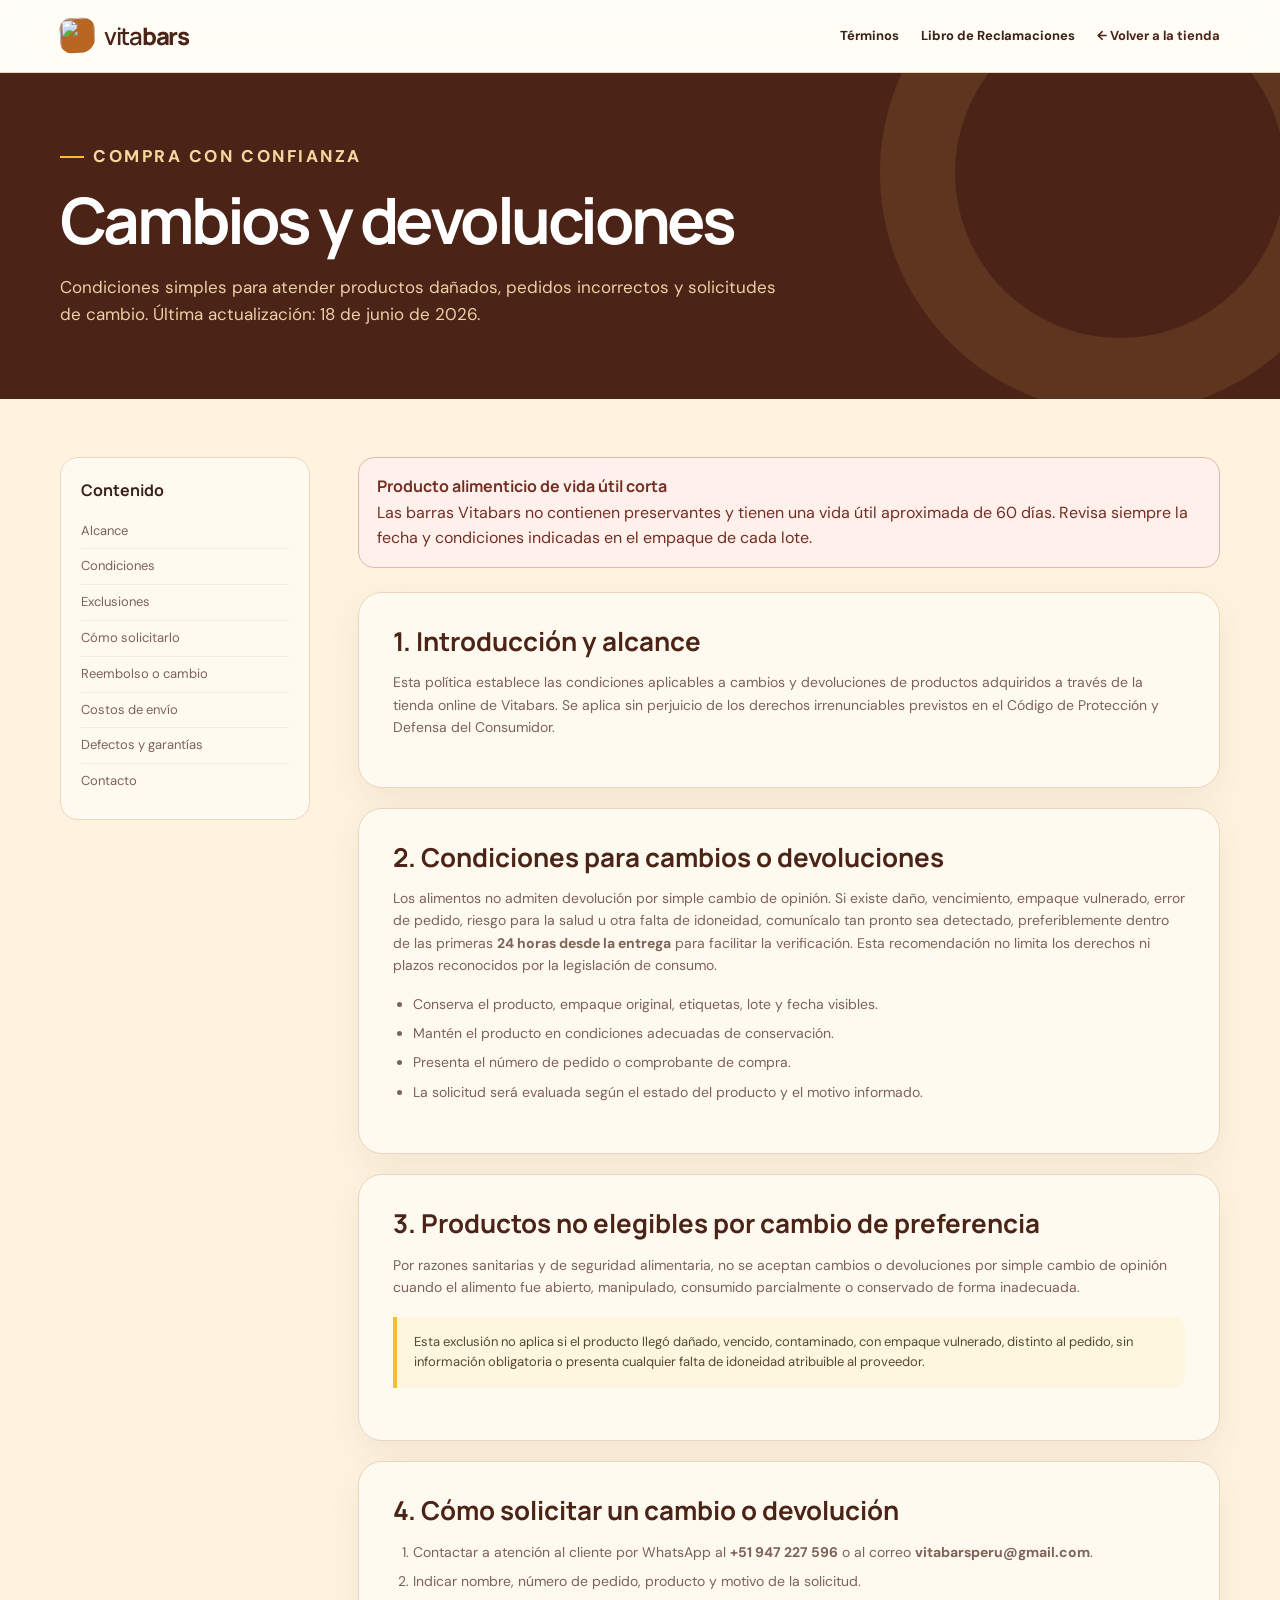
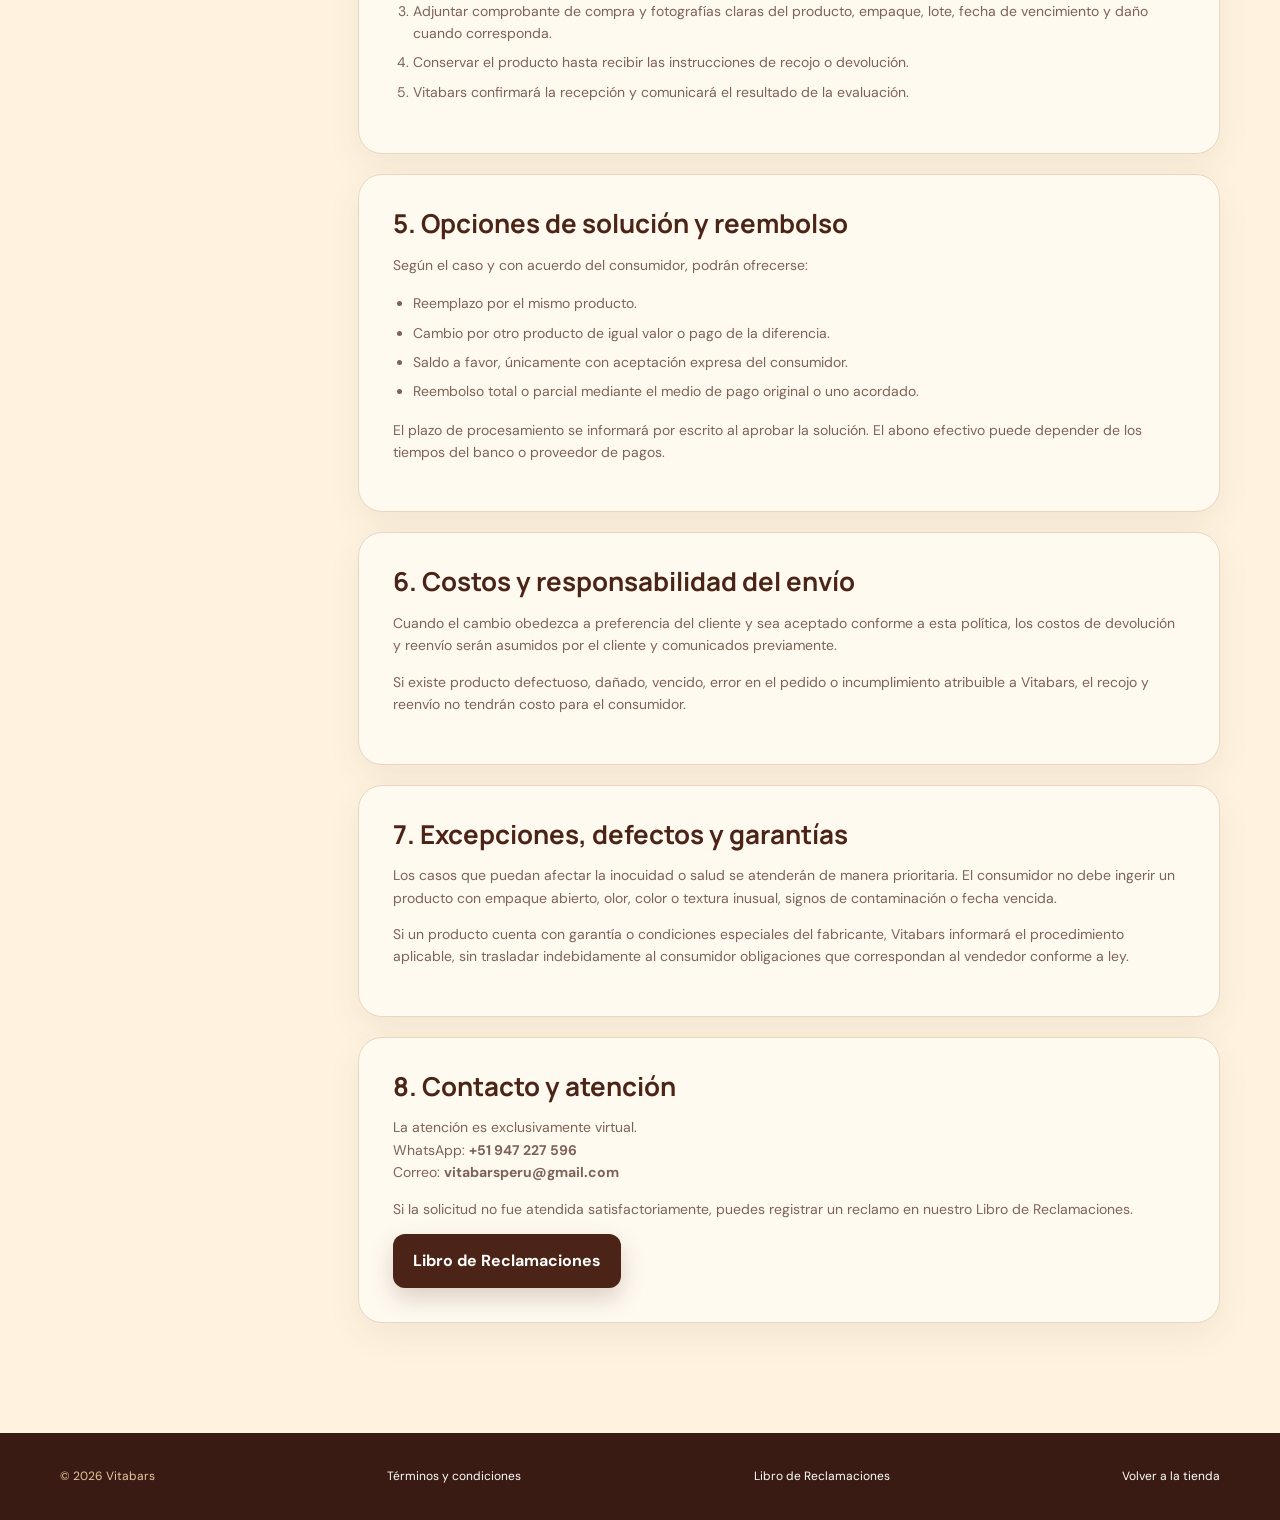
==== cambios-devoluciones.html @ b0b8e7d8 "Add files via upload" ====
<!DOCTYPE html>
<html lang="es">
<head>
  <meta charset="UTF-8"><meta name="viewport" content="width=device-width,initial-scale=1"><meta name="description" content="Política de cambios y devoluciones de Vitabars."><title>Cambios y devoluciones | Vitabars</title>
  <link rel="preconnect" href="https://fonts.googleapis.com"><link rel="preconnect" href="https://fonts.gstatic.com" crossorigin><link href="https://fonts.googleapis.com/css2?family=DM+Sans:wght@400;500;600;700&family=Manrope:wght@600;700;800&display=swap" rel="stylesheet"><link rel="stylesheet" href="./styles.css"><link rel="stylesheet" href="./legal.css">
</head>
<body class="legal-page">
  <header class="legal-header"><nav class="container legal-nav"><a class="brand" href="./index.html"><span class="brand-mark"><img src="./imagenes/logo.png" alt=""></span><span>vita<b>bars</b></span></a><div class="legal-nav-links"><a href="./terminos-condiciones.html">Términos</a><a href="./libro-reclamaciones.html">Libro de Reclamaciones</a><a class="legal-back" href="./index.html">← Volver a la tienda</a></div></nav></header>
  <main><section class="legal-hero"><div class="container"><p class="eyebrow"><span></span> Compra con confianza</p><h1>Cambios y devoluciones</h1><p>Condiciones simples para atender productos dañados, pedidos incorrectos y solicitudes de cambio. Última actualización: 18 de junio de 2026.</p></div></section>
  <div class="container legal-wrap"><aside class="legal-toc"><strong>Contenido</strong><a href="#alcance">Alcance</a><a href="#condiciones">Condiciones</a><a href="#exclusiones">Exclusiones</a><a href="#proceso">Cómo solicitarlo</a><a href="#opciones">Reembolso o cambio</a><a href="#envio">Costos de envío</a><a href="#garantias">Defectos y garantías</a><a href="#contacto">Contacto</a></aside>
  <div class="legal-content">
    <div class="legal-alert"><strong>Producto alimenticio de vida útil corta</strong>Las barras Vitabars no contienen preservantes y tienen una vida útil aproximada de 60 días. Revisa siempre la fecha y condiciones indicadas en el empaque de cada lote.</div>
    <section class="legal-card" id="alcance"><h2>1. Introducción y alcance</h2><p>Esta política establece las condiciones aplicables a cambios y devoluciones de productos adquiridos a través de la tienda online de Vitabars. Se aplica sin perjuicio de los derechos irrenunciables previstos en el Código de Protección y Defensa del Consumidor.</p></section>
    <section class="legal-card" id="condiciones"><h2>2. Condiciones para cambios o devoluciones</h2><p>Los alimentos no admiten devolución por simple cambio de opinión. Si existe daño, vencimiento, empaque vulnerado, error de pedido, riesgo para la salud u otra falta de idoneidad, comunícalo tan pronto sea detectado, preferiblemente dentro de las primeras <strong>24 horas desde la entrega</strong> para facilitar la verificación. Esta recomendación no limita los derechos ni plazos reconocidos por la legislación de consumo.</p><ul><li>Conserva el producto, empaque original, etiquetas, lote y fecha visibles.</li><li>Mantén el producto en condiciones adecuadas de conservación.</li><li>Presenta el número de pedido o comprobante de compra.</li><li>La solicitud será evaluada según el estado del producto y el motivo informado.</li></ul></section>
    <section class="legal-card" id="exclusiones"><h2>3. Productos no elegibles por cambio de preferencia</h2><p>Por razones sanitarias y de seguridad alimentaria, no se aceptan cambios o devoluciones por simple cambio de opinión cuando el alimento fue abierto, manipulado, consumido parcialmente o conservado de forma inadecuada.</p><div class="legal-note">Esta exclusión no aplica si el producto llegó dañado, vencido, contaminado, con empaque vulnerado, distinto al pedido, sin información obligatoria o presenta cualquier falta de idoneidad atribuible al proveedor.</div></section>
    <section class="legal-card" id="proceso"><h2>4. Cómo solicitar un cambio o devolución</h2><ol><li>Contactar a atención al cliente por WhatsApp al <strong>+51 947 227 596</strong> o al correo <strong>vitabarsperu@gmail.com</strong>.</li><li>Indicar nombre, número de pedido, producto y motivo de la solicitud.</li><li>Adjuntar comprobante de compra y fotografías claras del producto, empaque, lote, fecha de vencimiento y daño cuando corresponda.</li><li>Conservar el producto hasta recibir las instrucciones de recojo o devolución.</li><li>Vitabars confirmará la recepción y comunicará el resultado de la evaluación.</li></ol></section>
    <section class="legal-card" id="opciones"><h2>5. Opciones de solución y reembolso</h2><p>Según el caso y con acuerdo del consumidor, podrán ofrecerse:</p><ul><li>Reemplazo por el mismo producto.</li><li>Cambio por otro producto de igual valor o pago de la diferencia.</li><li>Saldo a favor, únicamente con aceptación expresa del consumidor.</li><li>Reembolso total o parcial mediante el medio de pago original o uno acordado.</li></ul><p>El plazo de procesamiento se informará por escrito al aprobar la solución. El abono efectivo puede depender de los tiempos del banco o proveedor de pagos.</p></section>
    <section class="legal-card" id="envio"><h2>6. Costos y responsabilidad del envío</h2><p>Cuando el cambio obedezca a preferencia del cliente y sea aceptado conforme a esta política, los costos de devolución y reenvío serán asumidos por el cliente y comunicados previamente.</p><p>Si existe producto defectuoso, dañado, vencido, error en el pedido o incumplimiento atribuible a Vitabars, el recojo y reenvío no tendrán costo para el consumidor.</p></section>
    <section class="legal-card" id="garantias"><h2>7. Excepciones, defectos y garantías</h2><p>Los casos que puedan afectar la inocuidad o salud se atenderán de manera prioritaria. El consumidor no debe ingerir un producto con empaque abierto, olor, color o textura inusual, signos de contaminación o fecha vencida.</p><p>Si un producto cuenta con garantía o condiciones especiales del fabricante, Vitabars informará el procedimiento aplicable, sin trasladar indebidamente al consumidor obligaciones que correspondan al vendedor conforme a ley.</p></section>
    <section class="legal-card" id="contacto"><h2>8. Contacto y atención</h2><p>La atención es exclusivamente virtual.<br>WhatsApp: <strong>+51 947 227 596</strong><br>Correo: <strong>vitabarsperu@gmail.com</strong></p><p>Si la solicitud no fue atendida satisfactoriamente, puedes registrar un reclamo en nuestro Libro de Reclamaciones.</p><a class="btn btn-primary" href="./libro-reclamaciones.html">Libro de Reclamaciones</a></section>
  </div></div></main>
  <footer class="legal-footer"><div class="container legal-footer-inner"><span>© 2026 Vitabars</span><a href="./terminos-condiciones.html">Términos y condiciones</a><a href="./libro-reclamaciones.html">Libro de Reclamaciones</a><a href="./index.html">Volver a la tienda</a></div></footer>
</body></html>
---- styles.css ----
:root{--green:#4b2417;--green-2:#a64b16;--sage:#e8a23b;--cream:#fff3df;--paper:#fffaf0;--yellow:#ffbd29;--brown:#3a1b14;--terracotta:#c8641d;--ink:#3a2118;--muted:#7d6258;--line:#ead6c1;--white:#fff;--shadow:0 20px 60px rgba(75,36,23,.14);--radius:26px}
*{box-sizing:border-box}html{scroll-behavior:smooth;scroll-padding-top:96px}body{margin:0;background:var(--paper);color:var(--ink);font-family:'DM Sans',sans-serif;line-height:1.6;overflow-x:hidden}body.no-scroll{overflow:hidden}button,input{font:inherit}button,a{-webkit-tap-highlight-color:transparent}button{cursor:pointer}a{color:inherit;text-decoration:none}img{display:block;max-width:100%}.container{width:min(1160px,calc(100% - 40px));margin:auto}.skip-link{position:fixed;left:20px;top:-80px;background:var(--green);color:white;padding:12px;z-index:999}.skip-link:focus{top:10px}.announcement{height:32px;background:var(--green);color:#f8dfbb;text-align:center;font-size:12px;letter-spacing:.04em;padding:6px}.announcement span{color:var(--yellow);margin:0 12px}.site-header{position:sticky;top:0;z-index:50;background:rgba(255,253,248,.9);backdrop-filter:blur(14px);border-bottom:1px solid rgba(75,36,23,.08)}.navbar{height:72px;display:flex;align-items:center;justify-content:space-between}.brand{display:flex;align-items:center;gap:9px;font-family:Manrope,sans-serif;font-size:24px;font-weight:600;color:var(--green);letter-spacing:-1.3px}.brand b{font-weight:800}.brand-mark{display:grid;place-items:center;width:35px;height:35px;border-radius:11px 11px 15px 11px;background:var(--green);color:var(--cream);font-family:Manrope;font-weight:800;transform:rotate(-3deg)}.nav-menu{display:flex;align-items:center;gap:32px}.nav-menu a{font-size:14px;font-weight:600;position:relative}.nav-menu a:after{content:"";position:absolute;left:0;right:100%;bottom:-7px;height:2px;background:var(--green);transition:.3s}.nav-menu a:hover:after{right:0}.nav-actions{display:flex;gap:8px;align-items:center}.icon-btn{border:0;background:transparent;color:var(--ink);display:grid;place-items:center}.user-button{width:40px;height:40px;border:1px solid var(--line);border-radius:50%}.user-button svg,.cart-button svg{width:20px;fill:none;stroke:currentColor;stroke-width:1.8}.cart-button{display:flex;align-items:center;gap:7px;border:0;background:var(--green);color:white;border-radius:50px;padding:10px 13px;font-weight:600;font-size:13px}.cart-count{background:var(--yellow);color:var(--ink);border-radius:50%;min-width:20px;height:20px;display:grid;place-items:center;font-size:11px}.menu-toggle{display:none;width:40px;height:40px;gap:4px}.menu-toggle span{display:block;width:21px;height:2px;background:var(--ink)}
.hero{position:relative;background:var(--cream);min-height:700px;padding:72px 0 0;overflow:hidden}.hero-grid{display:grid;grid-template-columns:.9fr 1.2fr;align-items:center;gap:25px;position:relative;z-index:2}.eyebrow{display:flex;align-items:center;gap:9px;text-transform:uppercase;letter-spacing:.15em;color:var(--green-2);font-size:12px;font-weight:800;margin:0 0 15px}.eyebrow span{width:24px;height:2px;background:var(--yellow)}h1,h2,h3{font-family:Manrope,sans-serif;line-height:1.1;margin-top:0}h1{font-size:clamp(46px,5.3vw,76px);letter-spacing:-.055em;margin-bottom:22px;color:var(--green)}h1 em,h2 em{font-family:Georgia,serif;font-weight:400;color:var(--terracotta)}.hero-lead{font-size:19px;color:#7d6258;max-width:500px;margin:0 0 32px}.hero-actions{display:flex;gap:12px;flex-wrap:wrap}.btn{border:0;border-radius:12px;padding:14px 20px;font-weight:700;display:inline-flex;justify-content:center;align-items:center;gap:12px;transition:transform .25s,box-shadow .25s,background .25s}.btn:hover{transform:translateY(-2px)}.btn-primary{background:var(--green);color:white;box-shadow:0 10px 25px rgba(75,36,23,.18)}.btn-primary:hover{background:#32170f}.btn-secondary{background:transparent;color:var(--green);border:1px solid #b6bcb6}.btn-light{background:var(--cream);color:var(--green)}.btn-block{width:100%}.hero-proof{display:flex;align-items:center;gap:12px;margin-top:35px}.avatars{display:flex}.avatars span{width:36px;height:36px;border-radius:50%;display:grid;place-items:center;background:var(--sage);color:var(--green);font-size:10px;font-weight:800;border:2px solid var(--cream);margin-left:-7px}.avatars span:first-child{margin-left:0}.avatars span:nth-child(2){background:#d7a47e}.avatars span:nth-child(3){background:#d9c875}.stars{color:#d9962c;letter-spacing:2px;font-size:12px}.hero-proof small{color:var(--muted)}.hero-visual{position:relative;min-height:520px}.hero-photo-wrap{position:absolute;inset:10px -130px 0 -40px;border-radius:42% 0 0 42%;overflow:hidden}.hero-photo-wrap:after{content:"";position:absolute;inset:0;background:linear-gradient(90deg,var(--cream) 0%,transparent 30%)}.hero-photo-wrap img{height:100%;width:100%;object-fit:cover}.floating-card{position:absolute;background:rgba(255,255,255,.92);backdrop-filter:blur(12px);box-shadow:var(--shadow);border-radius:18px;z-index:3}.floating-card.natural{right:0;top:20px;width:126px;padding:15px;color:var(--green)}.floating-card.natural strong{font-family:Manrope;font-size:28px;display:block}.floating-card.natural span{font-size:11px;line-height:1.2;display:block}.floating-card.protein{left:10px;bottom:45px;display:flex;gap:10px;align-items:center;padding:13px 17px}.floating-card.protein .bolt{display:grid;place-items:center;border-radius:10px;background:#e5b75a;width:38px;height:38px;font-size:23px}.floating-card.protein strong,.floating-card.protein small{display:block}.floating-card.protein strong{font-size:13px}.floating-card.protein small{font-size:10px;color:var(--muted)}.hero-blob{position:absolute;border-radius:50%;filter:blur(1px)}.hero-blob-one{width:300px;height:300px;background:#f3c46f;top:-160px;left:35%}.hero-blob-two{width:200px;height:200px;background:#f1d7b9;bottom:80px;left:-120px}.marquee{height:58px;background:var(--yellow);color:var(--green);display:flex;align-items:center;overflow:hidden;transform:rotate(-1.3deg);width:102%;margin-left:-1%;position:relative;z-index:4}.marquee div{font-family:Manrope;font-weight:800;font-size:14px;letter-spacing:.13em;white-space:nowrap;animation:marquee 22s linear infinite}.marquee span{margin:0 28px}@keyframes marquee{to{transform:translateX(-50%)}}
.section{padding:110px 0}.about{background:var(--paper)}.about-grid{display:grid;grid-template-columns:1fr 1fr;align-items:center;gap:100px}.ingredient-art{height:450px;background:#f3cf96;border-radius:40% 40% 12px 12px;position:relative;overflow:hidden}.ingredient-art:before{content:"";position:absolute;width:270px;height:270px;border:1px solid rgba(75,36,23,.15);border-radius:50%;left:-60px;top:-40px}.ingredient-art p{position:absolute;left:40px;bottom:30px;font-family:Georgia;font-size:34px;color:var(--green);line-height:1.05}.ingredient-art strong{font-family:Manrope;font-size:50px}.bar-shape{position:absolute;width:160px;height:290px;background:linear-gradient(145deg,#523225,#8a5435);border-radius:20px;transform:rotate(18deg);right:75px;top:55px;box-shadow:0 25px 40px rgba(60,35,25,.28)}.bar-shape:before{content:"";position:absolute;inset:15px;border:2px dashed rgba(255,255,255,.3);border-radius:15px}.nut,.cacao{position:absolute;border-radius:50%;background:#d8af67;box-shadow:0 5px 15px rgba(0,0,0,.12)}.nut-a{width:42px;height:29px;right:38px;top:65px;transform:rotate(20deg)}.nut-b{width:33px;height:24px;right:55px;bottom:42px}.cacao{width:28px;height:38px;background:#5e392b;left:35px;top:50px}.about-badge{position:absolute;right:-35px;bottom:36px;width:132px;height:132px;border-radius:50%;background:var(--yellow);display:flex;justify-content:center;align-items:center;gap:8px;color:var(--green);border:8px solid var(--paper);box-shadow:var(--shadow)}.about-badge b{font:800 34px Manrope}.about-badge span{font-size:11px;line-height:1.2;font-weight:700}.about-visual{position:relative}.about-copy h2,.section-heading h2,.products-head h2{font-size:clamp(34px,4vw,52px);letter-spacing:-.04em;margin-bottom:22px}.about-copy>p:not(.eyebrow){color:var(--muted);font-size:16px}.about-stats{border-top:1px solid var(--line);display:grid;grid-template-columns:repeat(3,1fr);margin-top:35px;padding-top:25px}.about-stats b,.about-stats span{display:block}.about-stats b{font:800 24px Manrope;color:var(--green)}.about-stats span{font-size:11px;color:var(--muted)}
.benefits{background:var(--green);color:white}.centered{text-align:center;max-width:690px;margin:0 auto 45px}.centered .eyebrow{justify-content:center;color:#f4d7ad}.centered h2{margin-bottom:10px}.centered>p:last-child{color:#e1c29c}.benefit-grid{display:grid;grid-template-columns:repeat(3,1fr);gap:18px}.benefit-card{position:relative;min-height:250px;padding:32px;border:1px solid rgba(255,255,255,.12);border-radius:var(--radius);background:rgba(255,255,255,.04);transition:.3s}.benefit-card:hover{transform:translateY(-7px);background:rgba(255,255,255,.08)}.benefit-card.featured{background:var(--yellow);color:var(--green)}.benefit-icon{width:54px;height:54px;border-radius:16px;display:grid;place-items:center;background:rgba(255,255,255,.12);font-size:28px;margin-bottom:30px}.featured .benefit-icon{background:rgba(75,36,23,.1)}.benefit-card>span{position:absolute;right:26px;top:25px;font:700 12px Manrope;opacity:.55}.benefit-card h3{font-size:22px;margin-bottom:10px}.benefit-card p{font-size:14px;opacity:.75;margin:0}
.products{background:#f5f1e8}.products-head{display:flex;align-items:end;justify-content:space-between;margin-bottom:35px}.products-head h2{margin:0}.products-head>p{max-width:330px;color:var(--muted)}.filters{display:flex;gap:8px;flex-wrap:wrap;margin-bottom:30px}.filter{padding:10px 17px;border-radius:50px;border:1px solid #d4d1c8;background:transparent;color:var(--muted);font-weight:700;font-size:13px}.filter span{display:inline-grid;place-items:center;width:19px;height:19px;border-radius:50%;background:rgba(255,255,255,.7);font-size:10px}.filter.active{background:var(--green);color:white;border-color:var(--green)}.product-grid{display:grid;grid-template-columns:repeat(3,1fr);gap:22px}.product-card{background:var(--paper);border:1px solid rgba(75,36,23,.06);border-radius:24px;overflow:hidden;transition:.35s;animation:fadeIn .4s ease}.product-card:hover{transform:translateY(-8px);box-shadow:0 18px 45px rgba(75,36,23,.1)}.product-visual{height:270px;position:relative;display:grid;place-items:center;overflow:hidden;background:var(--product-bg)}.product-visual:before{content:"";position:absolute;width:190px;height:190px;border:1px solid rgba(75,36,23,.11);border-radius:50%}.product-pack{width:105px;height:210px;border-radius:12px 12px 18px 18px;background:var(--pack);transform:rotate(-6deg);box-shadow:0 20px 30px rgba(31,37,31,.25);padding:20px 12px;color:var(--pack-text,#fff);position:relative;display:flex;flex-direction:column;align-items:center;justify-content:space-between;text-align:center;transition:.4s}.product-card:hover .product-pack{transform:rotate(0) scale(1.04)}.product-pack:before,.product-pack:after{content:"";position:absolute;left:0;right:0;height:8px;background:repeating-linear-gradient(90deg,transparent 0 5px,rgba(0,0,0,.15) 5px 7px)}.product-pack:before{top:4px}.product-pack:after{bottom:4px}.pack-logo{font:800 14px Manrope;letter-spacing:-.7px}.pack-icon{font-size:42px;line-height:1}.pack-name{font:700 11px Manrope;line-height:1.2}.product-tag{position:absolute;top:14px;left:14px;padding:6px 9px;border-radius:50px;background:rgba(255,255,255,.86);font-size:10px;text-transform:uppercase;letter-spacing:.08em;font-weight:800;color:var(--green)}.product-info{padding:22px}.product-category{text-transform:uppercase;letter-spacing:.1em;font-size:10px;font-weight:800;color:var(--terracotta)}.product-info h3{font-size:20px;margin:5px 0 8px}.product-info p{color:var(--muted);font-size:13px;min-height:42px;margin:0 0 19px}.product-bottom{display:flex;align-items:center;justify-content:space-between}.price{font:800 20px Manrope;color:var(--green)}.add-to-cart{width:43px;height:43px;border-radius:13px;border:0;background:var(--green);color:white;font-size:22px;transition:.25s}.add-to-cart:hover{background:var(--yellow);color:var(--green);transform:rotate(90deg)}@keyframes fadeIn{from{opacity:0;transform:translateY(10px)}}
.testimonials{background:var(--paper)}.testimonial-grid{display:grid;grid-template-columns:repeat(3,1fr);gap:20px}.testimonial{border:1px solid var(--line);border-radius:var(--radius);padding:30px;position:relative}.testimonial.highlight{background:#f7d79d;border-color:#f7d79d;transform:translateY(-14px)}.quote{font:60px Georgia;color:var(--sage);line-height:.6}.testimonial>p{font-family:Georgia;font-size:18px;line-height:1.5;min-height:108px}.customer{display:flex;align-items:center;gap:11px}.customer>span{display:grid;place-items:center;width:42px;height:42px;background:var(--green);color:white;border-radius:50%;font-size:11px;font-weight:800}.customer strong,.customer small{display:block}.customer small{color:var(--muted)}.cta-section{padding:0 0 100px}.cta-card{background:var(--terracotta);color:white;padding:45px 55px;border-radius:32px;display:flex;justify-content:space-between;align-items:center;position:relative;overflow:hidden}.cta-card:after{content:"";position:absolute;width:190px;height:190px;border-radius:50%;border:40px solid rgba(255,255,255,.07);right:25%;top:-80px}.cta-card p{margin:0 0 4px;opacity:.8}.cta-card h2{font-size:38px;margin:0}.cta-card .btn{position:relative;z-index:2}
footer{background:#3a1b14;color:#f8dfbb;padding:80px 0 20px}.footer-grid{display:grid;grid-template-columns:1.7fr repeat(3,1fr);gap:60px}.brand-light{color:white}.footer-brand>p{max-width:250px;color:#d7b891}.footer-grid h3{font-size:14px;color:white;margin-bottom:20px}.footer-grid>div:not(:first-child) a,.footer-grid>div:not(:first-child) p{display:block;color:#d7b891;font-size:13px;margin:0 0 12px}.footer-grid a:hover{color:white}.social{display:flex;gap:8px}.social a{display:grid;place-items:center;width:38px;height:38px;border-radius:50%;border:1px solid rgba(255,255,255,.2);font-weight:800;font-size:11px}.footer-bottom{margin-top:65px;padding-top:20px;border-top:1px solid rgba(255,255,255,.1);display:flex;justify-content:space-between;font-size:11px;color:#bd9872}
.overlay{position:fixed;inset:0;background:rgba(58,27,20,.55);backdrop-filter:blur(4px);z-index:100}.cart-drawer{position:fixed;right:0;top:0;bottom:0;width:min(460px,100%);background:var(--paper);z-index:101;transform:translateX(105%);transition:.4s cubic-bezier(.16,1,.3,1);display:flex;flex-direction:column}.cart-drawer.open{transform:none}.drawer-head{display:flex;justify-content:space-between;align-items:center;padding:26px;border-bottom:1px solid var(--line)}.drawer-head small{text-transform:uppercase;letter-spacing:.12em;color:var(--muted)}.drawer-head h2{font-size:26px;margin:2px 0}.drawer-head h2 span{color:var(--muted);font-size:16px}.drawer-close,.modal-close{font-size:30px;width:40px;height:40px;border-radius:50%;background:#f0eee7}.cart-items{overflow:auto;padding:10px 25px;flex:1}.cart-item{display:grid;grid-template-columns:72px 1fr auto;gap:13px;padding:16px 0;border-bottom:1px solid var(--line)}.cart-item-visual{height:84px;background:var(--bg);border-radius:14px;display:grid;place-items:center}.mini-pack{width:31px;height:60px;border-radius:4px;background:var(--pack);transform:rotate(-5deg)}.cart-item h4{font:700 14px Manrope;margin:3px 0}.cart-item small{color:var(--muted)}.qty-control{display:flex;align-items:center;border:1px solid var(--line);border-radius:9px;width:max-content;margin-top:8px}.qty-control button{border:0;background:transparent;width:27px;height:25px}.qty-control span{font-size:12px}.cart-item-side{text-align:right}.cart-item-side b{font-size:13px}.remove-item{display:block;margin:20px 0 0 auto;border:0;background:transparent;text-decoration:underline;color:var(--muted);font-size:11px}.cart-empty{text-align:center;margin:auto;padding:30px}.cart-empty div{font-size:50px;color:var(--sage)}.cart-empty p{color:var(--muted)}.cart-footer{padding:20px 26px 26px;border-top:1px solid var(--line);background:#faf8f2}.cart-summary>div{display:flex;justify-content:space-between;font-size:13px;margin-bottom:8px}.cart-summary .total{font-size:18px;padding-top:12px;margin:12px 0 16px;border-top:1px solid var(--line)}.whatsapp-checkout{border:0;background:transparent;color:var(--green);font-weight:700;width:100%;padding:12px}.secure-note{display:block;text-align:center;color:var(--muted)}.whatsapp-float{position:fixed;right:22px;bottom:22px;z-index:40;border:0;background:#c8641d;color:white;border-radius:50px;display:flex;align-items:center;gap:8px;padding:10px;box-shadow:0 10px 30px rgba(200,100,29,.35)}.whatsapp-float span{width:32px;height:32px;border:2px solid white;border-radius:50%;display:grid;place-items:center;font-weight:800;font-size:10px}.whatsapp-float small{font-weight:700;padding-right:7px}
.modal{position:fixed;z-index:110;left:50%;top:50%;transform:translate(-50%,-46%) scale(.97);width:min(520px,calc(100% - 30px));max-height:90vh;overflow:auto;background:var(--paper);border-radius:28px;padding:34px;opacity:0;visibility:hidden;transition:.3s;box-shadow:var(--shadow)}.modal.open{opacity:1;visibility:visible;transform:translate(-50%,-50%) scale(1)}.modal>.modal-close{position:absolute;right:18px;top:18px}.auth-brand{text-align:center;margin-bottom:20px}.auth-brand .brand-mark{margin:auto}.auth-brand p{font-size:12px;color:var(--muted)}.auth-tabs{display:grid;grid-template-columns:1fr 1fr;background:#efede6;padding:4px;border-radius:12px}.auth-tab{border:0;background:transparent;border-radius:9px;padding:10px;font-weight:700;color:var(--muted)}.auth-tab.active{background:white;color:var(--green);box-shadow:0 3px 10px rgba(0,0,0,.06)}.auth-form{display:none;padding-top:25px}.auth-form.active{display:block}.auth-form h2{margin-bottom:6px}.auth-form>p{color:var(--muted);margin-top:0}.auth-form label{display:block;font-size:12px;font-weight:700;margin-bottom:15px}.auth-form input{width:100%;border:1px solid var(--line);background:white;border-radius:11px;padding:12px;margin-top:6px;outline:none}.auth-form input:focus{border-color:var(--green)}.auth-form input.invalid{border-color:#bb493b}.error{display:block;color:#bb493b;font-weight:500;min-height:15px}.logged-in{text-align:center;padding:40px 10px 10px}.login-check{margin:auto;width:66px;height:66px;border-radius:50%;display:grid;place-items:center;background:#fff0cf;color:var(--green);font-size:30px}.logged-in h2{margin:18px 0 4px}.logged-in p{color:var(--muted)}
.checkout-modal{width:min(900px,calc(100% - 30px));padding:0}.checkout-layout{display:grid;grid-template-columns:1.4fr .8fr}.checkout-main{padding:38px}.checkout-summary{background:#f1eee6;padding:38px 28px}.checkout-summary h3{font-size:18px}.checkout-summary-item{display:flex;justify-content:space-between;gap:12px;font-size:12px;padding:10px 0;border-bottom:1px solid #d9d5cc}.checkout-total{display:flex;justify-content:space-between;margin-top:24px;font-size:19px}.simulation-notice{font-size:12px;background:#fff1d5;border-left:3px solid var(--yellow);padding:12px;margin:16px 0}.payment-options{display:grid;grid-template-columns:1fr 1fr;gap:9px;margin-bottom:20px}.payment-option{display:grid;grid-template-columns:36px 1fr auto;align-items:center;gap:9px;border:1px solid var(--line);border-radius:13px;padding:11px;cursor:pointer}.payment-option.selected{border-color:var(--green);background:#fff0cf}.payment-option input{display:none}.payment-option b,.payment-option small{display:block}.payment-option b{font-size:12px}.payment-option small{color:var(--muted);font-size:9px}.payment-option i{font-style:normal;color:var(--green)}.payment-icon{display:grid;place-items:center;width:32px;height:32px;border-radius:9px;background:#e2dfd6;font-weight:800}.payment-icon.purple{background:#4b2417;color:white}.payment-icon.cyan{background:#4b2417;color:white}.payment-icon.green{background:#c8641d;color:white;font-size:9px}.toast{position:fixed;z-index:200;left:50%;bottom:30px;transform:translate(-50%,30px);background:var(--green);color:white;border-radius:12px;padding:12px 20px;font-weight:700;font-size:13px;opacity:0;pointer-events:none;transition:.3s}.toast.show{opacity:1;transform:translate(-50%,0)}.cookie-banner{position:fixed;z-index:150;left:20px;right:20px;bottom:18px;max-width:850px;margin:auto;background:var(--paper);box-shadow:0 20px 60px rgba(58,27,20,.24);border:1px solid var(--line);border-radius:18px;padding:16px;display:grid;grid-template-columns:48px 1fr auto;gap:15px;align-items:center}.cookie-icon{width:44px;height:44px;border-radius:50%;display:grid;place-items:center;background:#f7d79d;color:var(--green);font-size:23px}.cookie-banner strong{font-family:Manrope}.cookie-banner p{margin:2px 0;color:var(--muted);font-size:13px}.cookie-actions{display:flex;gap:8px}.cookie-actions .btn{padding:10px 16px}.reveal{opacity:0;transform:translateY(25px);transition:.7s cubic-bezier(.16,1,.3,1)}.reveal.visible{opacity:1;transform:none}
@media(max-width:900px){.nav-menu{position:fixed;left:20px;right:20px;top:78px;display:flex;flex-direction:column;align-items:stretch;gap:0;padding:15px;background:var(--paper);border-radius:18px;box-shadow:var(--shadow);opacity:0;visibility:hidden;transform:translateY(-10px);transition:.25s}.nav-menu.open{opacity:1;visibility:visible;transform:none}.nav-menu a{padding:12px}.menu-toggle{display:grid}.user-button{display:none}.hero{padding-top:45px}.hero-grid{grid-template-columns:1fr}.hero-copy{text-align:center}.hero-copy .eyebrow,.hero-actions,.hero-proof{justify-content:center}.hero-lead{margin-left:auto;margin-right:auto}.hero-visual{min-height:400px}.hero-photo-wrap{inset:0 -100px 0 -50px}.floating-card.protein{left:5%}.about-grid{gap:55px}.product-grid{grid-template-columns:repeat(2,1fr)}.footer-grid{grid-template-columns:2fr 1fr 1fr}.footer-grid>div:last-child{grid-column:1/-1}.checkout-layout{grid-template-columns:1fr}.checkout-summary{display:none}}
@media(max-width:650px){.container{width:min(100% - 28px,1160px)}.announcement{font-size:10px}.announcement span,.announcement span+*{display:none}.navbar{height:64px}.brand{font-size:21px}.cart-button>span:not(.cart-count){display:none}.hero{min-height:auto;padding-top:42px}.hero-grid{gap:10px}h1{font-size:45px}.hero-lead{font-size:16px}.hero-visual{min-height:330px}.hero-photo-wrap{inset:15px -110px 0 -125px}.floating-card.natural{right:-4px;top:20px}.floating-card.protein{left:0;bottom:20px}.section{padding:76px 0}.about-grid{grid-template-columns:1fr;gap:70px}.ingredient-art{height:370px}.bar-shape{right:48px;height:250px}.about-badge{right:-5px}.about-stats{gap:8px}.about-stats b{font-size:19px}.benefit-grid,.testimonial-grid{grid-template-columns:1fr}.benefit-card{min-height:auto}.products-head{display:block}.product-grid{grid-template-columns:1fr}.product-visual{height:250px}.testimonial.highlight{transform:none}.cta-card{padding:35px 25px;display:block}.cta-card h2{font-size:32px}.cta-card .btn{margin-top:22px}.footer-grid{grid-template-columns:1fr 1fr;gap:35px}.footer-brand,.footer-grid>div:last-child{grid-column:1/-1}.footer-bottom{display:block}.footer-bottom span{display:block;margin-bottom:5px}.whatsapp-float small{display:none}.cookie-banner{grid-template-columns:42px 1fr;left:10px;right:10px;bottom:10px}.cookie-actions{grid-column:1/-1}.cookie-actions .btn{flex:1}.modal{padding:25px}.checkout-modal{padding:0}.checkout-main{padding:28px 20px}.payment-options{grid-template-columns:1fr}.about-copy h2,.section-heading h2,.products-head h2{font-size:36px}}
@media(prefers-reduced-motion:reduce){*{scroll-behavior:auto!important;animation:none!important;transition-duration:.01ms!important}.reveal{opacity:1;transform:none}}

/* Fotografías y marca originales de Vitabars */
.brand-mark{background:#b96622;overflow:hidden;color:transparent}
.brand-mark img{width:100%;height:100%;object-fit:cover}
.hero-photo-wrap{display:none}
.hero-products{position:absolute;inset:0 -40px 0 0}
.hero-products:before{content:"";position:absolute;width:450px;height:450px;border-radius:50%;background:#efbd70;right:25px;top:25px}
.hero-product{position:absolute;width:270px;aspect-ratio:1;object-fit:cover;border-radius:28px;box-shadow:0 22px 55px rgba(45,38,28,.2);border:7px solid rgba(255,253,248,.92)}
.hero-product-main{right:90px;top:15px;z-index:3;transform:rotate(3deg)}
.hero-product-left{width:205px;left:20px;bottom:5px;z-index:2;transform:rotate(-8deg)}
.hero-product-right{width:190px;right:-10px;bottom:10px;z-index:4;transform:rotate(9deg)}
.product-visual:before{display:none}
.product-photo{width:100%;height:100%;object-fit:cover;transition:transform .5s cubic-bezier(.16,1,.3,1)}
.product-card:hover .product-photo{transform:scale(1.045)}
.cart-item-visual{overflow:hidden;display:block}
.cart-item-visual img{width:100%;height:100%;object-fit:cover}
.payment-icon.culqi{background:#4b2417;color:#fff}
.culqi-option{border-color:#d9cdf7}
.culqi-button{background:#4b2417;color:white;margin-bottom:9px;box-shadow:0 10px 25px rgba(200,100,29,.2)}
.culqi-button:hover{background:#a94e15}

@media(max-width:900px){
  .hero-visual{min-height:450px;max-width:650px;width:100%;margin:auto}
  .hero-products{inset:0}
  .hero-product-main{right:calc(50% - 130px)}
}
@media(max-width:650px){
  .hero-visual{min-height:355px}
  .hero-products:before{width:310px;height:310px;right:0}
  .hero-product-main{width:210px;right:calc(50% - 105px)}
  .hero-product-left{width:145px;left:-15px}
  .hero-product-right{width:135px;right:-10px}
  .floating-card.protein{bottom:8px}
}
.footer-bottom .claims-link{color:var(--yellow);font-weight:800}
.hero-facts,.catalog-facts{display:flex;flex-wrap:wrap;gap:9px;margin-top:30px}.hero-facts span,.catalog-facts span{border:1px solid #dfb77c;background:rgba(255,250,240,.72);color:var(--brown);border-radius:50px;padding:7px 11px;font-size:11px;font-weight:800}.catalog-facts{padding-top:22px;border-top:1px solid var(--line)}
footer{background:var(--brown);color:#f8dfbb}.footer-brand>p,.footer-grid>div:not(:first-child) a,.footer-grid>div:not(:first-child) p{color:#d7b891}.footer-bottom{color:#bd9872}
.ingredient-art{background:#f3cf96}.hero-blob-one{background:#f3c46f}.hero-products:before{background:#efbd70}
.whatsapp-float{background:var(--terracotta);box-shadow:0 10px 30px rgba(200,100,29,.32)}
.login-check,.payment-option.selected,.cookie-icon,.claim-result{background:#fff0cf}.payment-icon.purple,.payment-icon.cyan,.payment-icon.green,.payment-icon.culqi{background:var(--brown);color:white}.culqi-button{background:var(--terracotta);box-shadow:0 10px 25px rgba(200,100,29,.22)}.culqi-button:hover{background:#a94e15}.culqi-option{border-color:#e4b77c}
.announcement{color:#f8dfbb}.site-header{border-bottom-color:rgba(75,36,23,.08)}.hero-lead{color:var(--muted)}.btn-primary{box-shadow:0 10px 25px rgba(75,36,23,.2)}.btn-primary:hover{background:#32170f}.centered .eyebrow{color:#f4d7ad}.centered>p:last-child{color:#e1c29c}.products{background:#fff4e3}.overlay{background:rgba(58,27,20,.58)}.cookie-banner{box-shadow:0 20px 60px rgba(58,27,20,.24)}
---- legal.css ----
:root{--legal-green:#4b2417;--legal-cream:#fff3df;--legal-paper:#fffaf0;--legal-brown:#3a1b14;--legal-gold:#ffbd29;--legal-red:#a84535;--legal-muted:#7d6258;--legal-line:#ead6c1}
body.legal-page{background:var(--legal-cream);color:#3a2118}.legal-header{position:sticky;top:0;z-index:20;background:rgba(255,253,248,.94);border-bottom:1px solid var(--legal-line);backdrop-filter:blur(12px)}.legal-nav{height:72px;display:flex;align-items:center;justify-content:space-between}.legal-nav-links{display:flex;gap:22px;align-items:center;font-size:13px;font-weight:700}.legal-nav-links a:hover{color:var(--terracotta)}.legal-back{display:inline-flex;align-items:center;gap:8px;color:var(--legal-green)}.legal-hero{padding:70px 0 54px;background:var(--legal-green);color:white;position:relative;overflow:hidden}.legal-hero:after{content:"";position:absolute;width:330px;height:330px;border-radius:50%;border:75px solid rgba(229,183,90,.12);right:-80px;top:-140px}.legal-hero .eyebrow{color:#f7d79d}.legal-hero h1{color:white;font-size:clamp(38px,5vw,64px);max-width:850px;margin-bottom:18px}.legal-hero p{color:#ecd0a6;max-width:720px;font-size:17px}.legal-wrap{display:grid;grid-template-columns:250px minmax(0,1fr);gap:48px;padding:58px 0 90px}.legal-toc{position:sticky;top:100px;align-self:start;background:var(--legal-paper);border:1px solid var(--legal-line);border-radius:18px;padding:20px}.legal-toc strong{display:block;font-family:Manrope;margin-bottom:10px}.legal-toc a{display:block;font-size:13px;color:var(--legal-muted);padding:7px 0;border-bottom:1px solid #eeece5}.legal-toc a:last-child{border:0}.legal-content{min-width:0}.legal-card{background:var(--legal-paper);border:1px solid var(--legal-line);border-radius:24px;padding:34px;margin-bottom:20px;box-shadow:0 12px 35px rgba(75,36,23,.05)}.legal-card h2{font-size:26px;color:var(--legal-green);margin-bottom:16px}.legal-card h3{font-size:17px;color:var(--legal-brown);margin:25px 0 8px}.legal-card p,.legal-card li{color:var(--legal-muted);font-size:14px}.legal-card ul,.legal-card ol{padding-left:20px}.legal-card li{margin-bottom:7px}.legal-note{border-left:4px solid var(--legal-gold);background:#fff6df;padding:15px 17px;border-radius:0 12px 12px 0;color:#564933;font-size:13px;margin:18px 0}.legal-alert{border:1px solid #e4b7ae;background:#fff0ec;color:#742f24;border-radius:16px;padding:16px 18px;margin-bottom:24px}.legal-alert strong{display:block;font-family:Manrope}.placeholder{background:#fff0c2;color:#6e5317;padding:2px 5px;border-radius:4px;font-weight:800}.provider-grid{display:grid;grid-template-columns:repeat(2,1fr);gap:11px}.provider-item{border:1px solid var(--legal-line);border-radius:12px;padding:12px}.provider-item span,.provider-item b{display:block}.provider-item span{font-size:10px;text-transform:uppercase;letter-spacing:.09em;color:var(--legal-muted)}.provider-item b{font-size:13px;margin-top:3px}.legal-form-section{border:0;padding:0;margin:0 0 30px}.legal-form-section legend{width:100%;font:800 20px Manrope;color:var(--legal-green);padding-bottom:11px;margin-bottom:16px;border-bottom:1px solid var(--legal-line)}.form-grid{display:grid;grid-template-columns:repeat(2,1fr);gap:16px}.form-grid .wide{grid-column:1/-1}.legal-form label{display:block;font-size:12px;font-weight:700;color:#5c3c2d}.legal-form input,.legal-form select,.legal-form textarea{width:100%;border:1px solid #cbc9c0;background:white;border-radius:11px;padding:12px;margin-top:6px;outline:none;color:#3a2118}.legal-form textarea{min-height:120px;resize:vertical}.legal-form input:focus,.legal-form select:focus,.legal-form textarea:focus{border-color:var(--legal-green);box-shadow:0 0 0 3px rgba(75,36,23,.08)}.type-options{display:grid;grid-template-columns:1fr 1fr;gap:12px}.type-option{border:1px solid var(--legal-line);border-radius:14px;padding:14px;cursor:pointer}.type-option:has(input:checked){border-color:var(--legal-green);background:#fff0cf}.type-option input{width:auto;margin:0 6px 0 0}.type-option b{display:block;color:var(--legal-green)}.type-option small{display:block;color:var(--legal-muted);margin:5px 0 0 24px}.consent-row{display:flex!important;gap:10px;align-items:flex-start;font-weight:500!important}.consent-row input{width:auto;margin-top:4px}.claim-actions{display:flex;gap:10px;flex-wrap:wrap;margin-top:20px}.claim-result{display:none;background:#fff0cf;border:1px solid #e2b665;border-radius:16px;padding:20px;margin-top:22px}.claim-result.show{display:block}.claim-code{font:800 22px Manrope;color:var(--legal-green)}.legal-sources{font-size:12px;color:var(--legal-muted);margin-top:25px}.legal-sources a{text-decoration:underline}.legal-footer{background:#3a1b14;color:#e7c89d;padding:34px 0}.legal-footer-inner{display:flex;justify-content:space-between;align-items:center;gap:20px;font-size:12px}.legal-footer a{color:white}.claims-link{color:#e5b75a;font-weight:800}
.provider-response{display:grid;grid-template-columns:1fr 1fr;gap:12px;margin-top:22px;padding:18px;border:1px dashed #aaa99f;border-radius:14px}.provider-response>strong,.provider-response .response-wide{grid-column:1/-1}.provider-response div{min-height:65px;border-bottom:1px solid var(--legal-line)}.provider-response .response-wide{min-height:110px}.provider-response span{font-size:11px;color:var(--legal-muted)}
@media(max-width:800px){.legal-nav-links a:not(.legal-back){display:none}.legal-wrap{grid-template-columns:1fr;gap:24px}.legal-toc{position:static}.provider-grid,.form-grid{grid-template-columns:1fr}.form-grid .wide{grid-column:auto}.legal-card{padding:23px}.type-options{grid-template-columns:1fr}.legal-footer-inner{display:block}.legal-footer-inner>*{display:block;margin:8px 0}.provider-response{grid-template-columns:1fr}.provider-response>strong,.provider-response .response-wide{grid-column:auto}}
@media print{.legal-header,.legal-hero,.legal-toc,.legal-footer,.claim-actions,.legal-alert{display:none!important}.legal-wrap{display:block;padding:0}.legal-card{box-shadow:none;border:0;padding:10px}.legal-page{background:white}.claim-result{display:block!important}}
.legal-page{color:var(--legal-brown)}.legal-hero .eyebrow{color:#f7d79d}.legal-hero p{color:#ecd0a6}.legal-card{box-shadow:0 12px 35px rgba(75,36,23,.07)}.legal-form label{color:#5c3c2d}.legal-form input,.legal-form select,.legal-form textarea{color:var(--legal-brown)}.legal-form input:focus,.legal-form select:focus,.legal-form textarea:focus{box-shadow:0 0 0 3px rgba(75,36,23,.1)}.type-option:has(input:checked){background:#fff0cf}.claim-result{background:#fff0cf;border-color:#e2b665}.legal-footer{background:var(--legal-brown);color:#e7c89d}
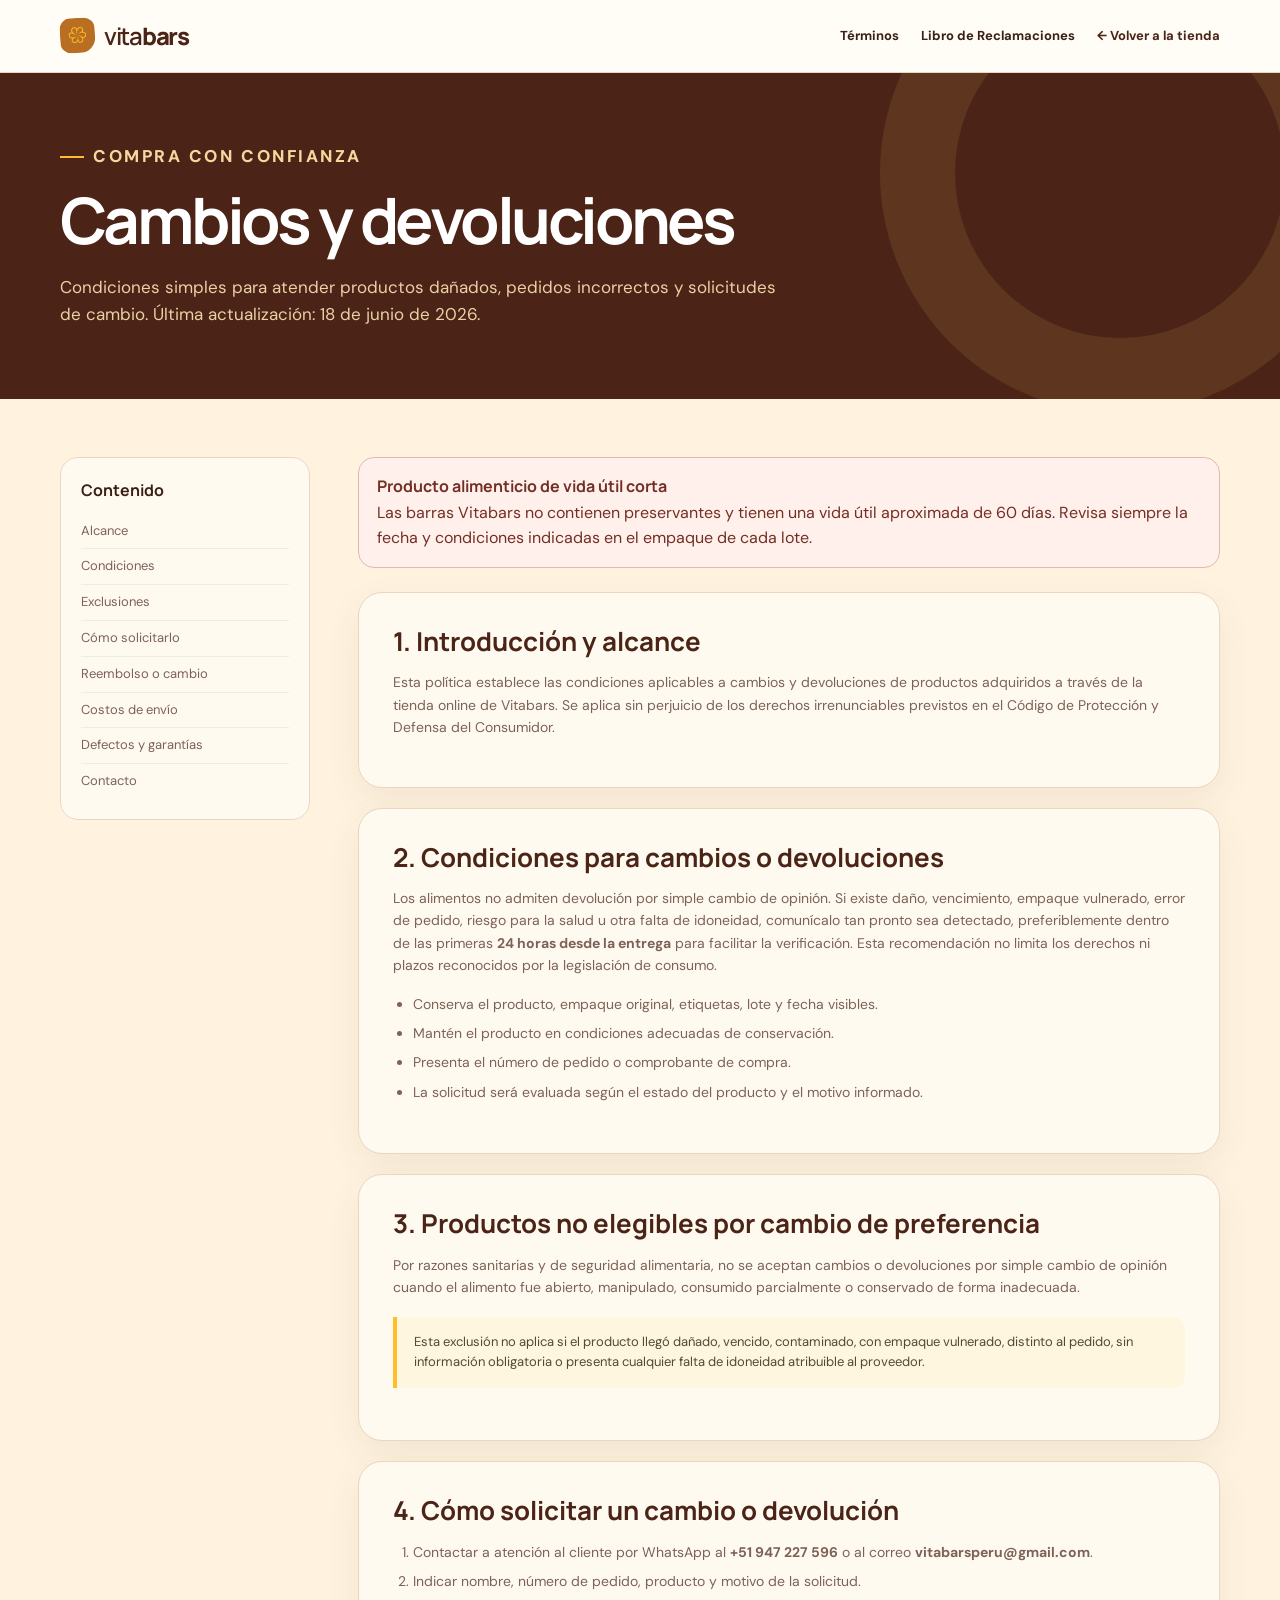
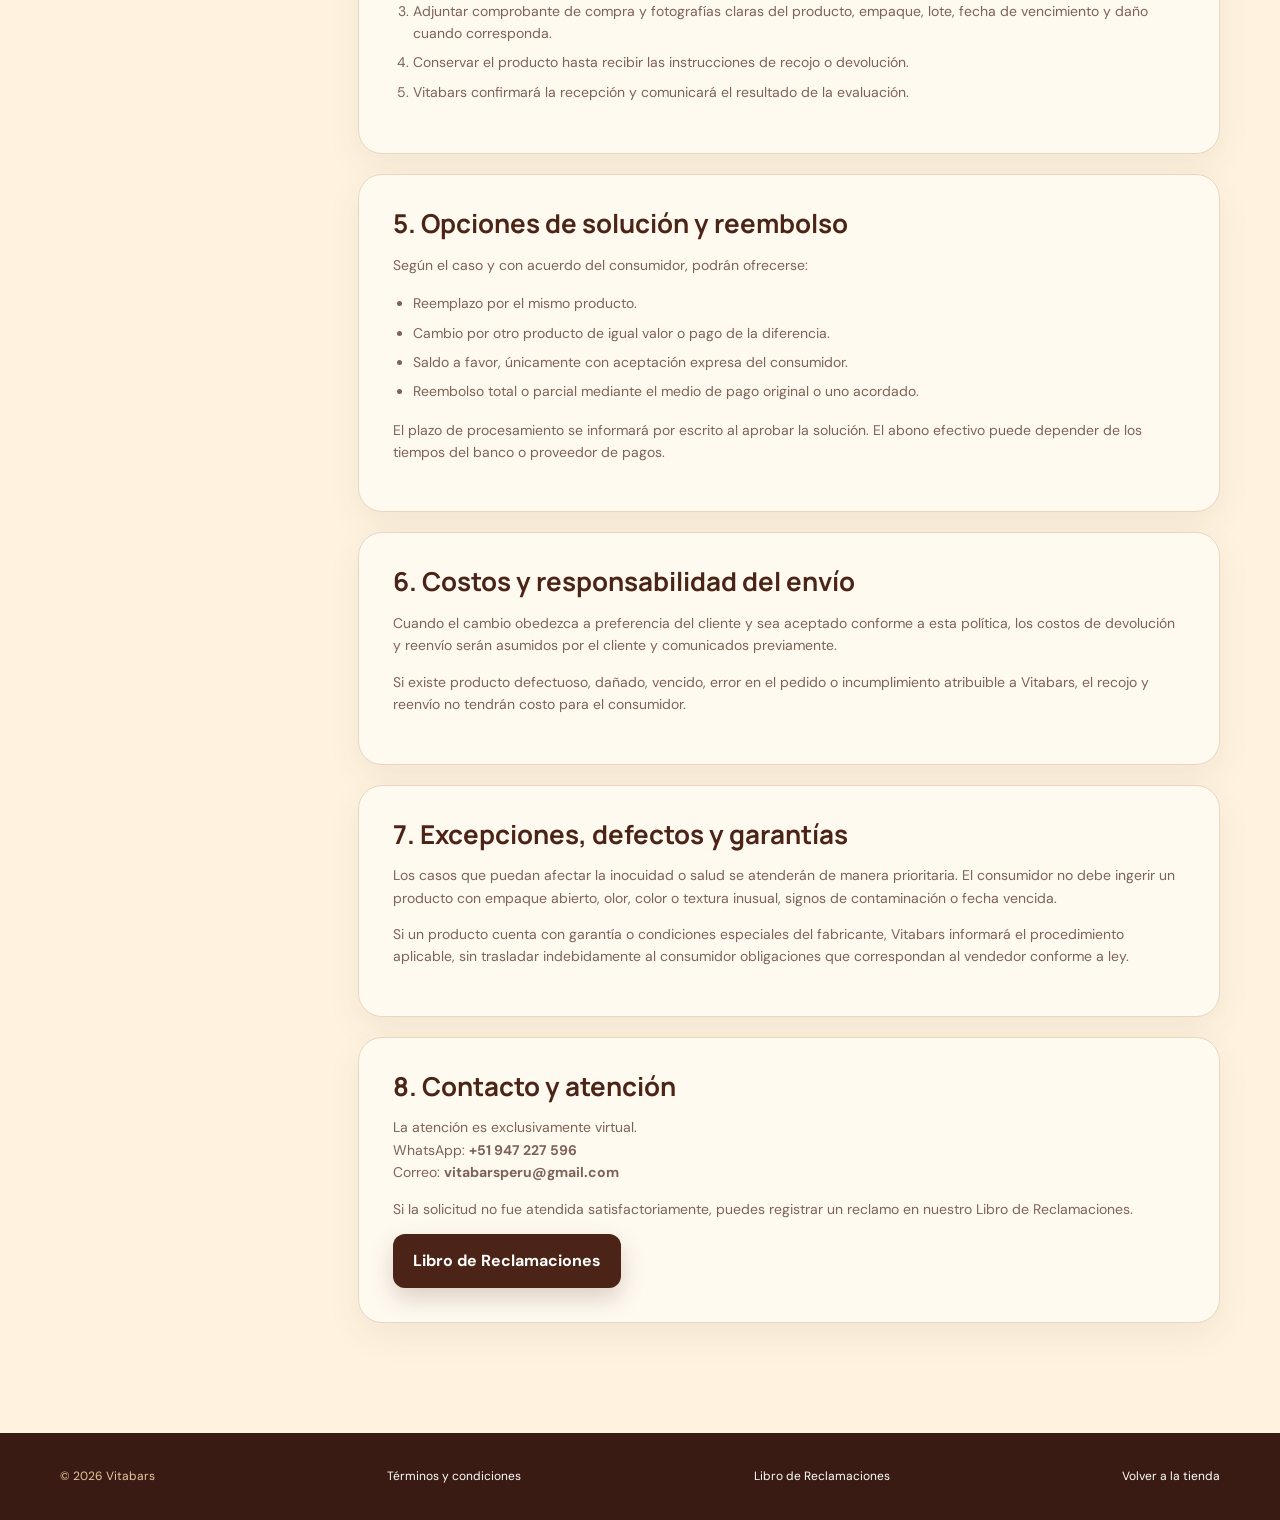
==== commit d108a150: "Add files via upload" ====
--- a/cambios-devoluciones.html
+++ b/cambios-devoluciones.html
@@ -5,7 +5,7 @@
   <link rel="preconnect" href="https://fonts.googleapis.com"><link rel="preconnect" href="https://fonts.gstatic.com" crossorigin><link href="https://fonts.googleapis.com/css2?family=DM+Sans:wght@400;500;600;700&family=Manrope:wght@600;700;800&display=swap" rel="stylesheet"><link rel="stylesheet" href="./styles.css"><link rel="stylesheet" href="./legal.css">
 </head>
 <body class="legal-page">
-  <header class="legal-header"><nav class="container legal-nav"><a class="brand" href="./index.html"><span class="brand-mark"><img src="./imagenes/logo.png" alt=""></span><span>vita<b>bars</b></span></a><div class="legal-nav-links"><a href="./terminos-condiciones.html">Términos</a><a href="./libro-reclamaciones.html">Libro de Reclamaciones</a><a class="legal-back" href="./index.html">← Volver a la tienda</a></div></nav></header>
+  <header class="legal-header"><nav class="container legal-nav"><a class="brand" href="./index.html"><span class="brand-mark"><img src="./logo.png" alt=""></span><span>vita<b>bars</b></span></a><div class="legal-nav-links"><a href="./terminos-condiciones.html">Términos</a><a href="./libro-reclamaciones.html">Libro de Reclamaciones</a><a class="legal-back" href="./index.html">← Volver a la tienda</a></div></nav></header>
   <main><section class="legal-hero"><div class="container"><p class="eyebrow"><span></span> Compra con confianza</p><h1>Cambios y devoluciones</h1><p>Condiciones simples para atender productos dañados, pedidos incorrectos y solicitudes de cambio. Última actualización: 18 de junio de 2026.</p></div></section>
   <div class="container legal-wrap"><aside class="legal-toc"><strong>Contenido</strong><a href="#alcance">Alcance</a><a href="#condiciones">Condiciones</a><a href="#exclusiones">Exclusiones</a><a href="#proceso">Cómo solicitarlo</a><a href="#opciones">Reembolso o cambio</a><a href="#envio">Costos de envío</a><a href="#garantias">Defectos y garantías</a><a href="#contacto">Contacto</a></aside>
   <div class="legal-content">
